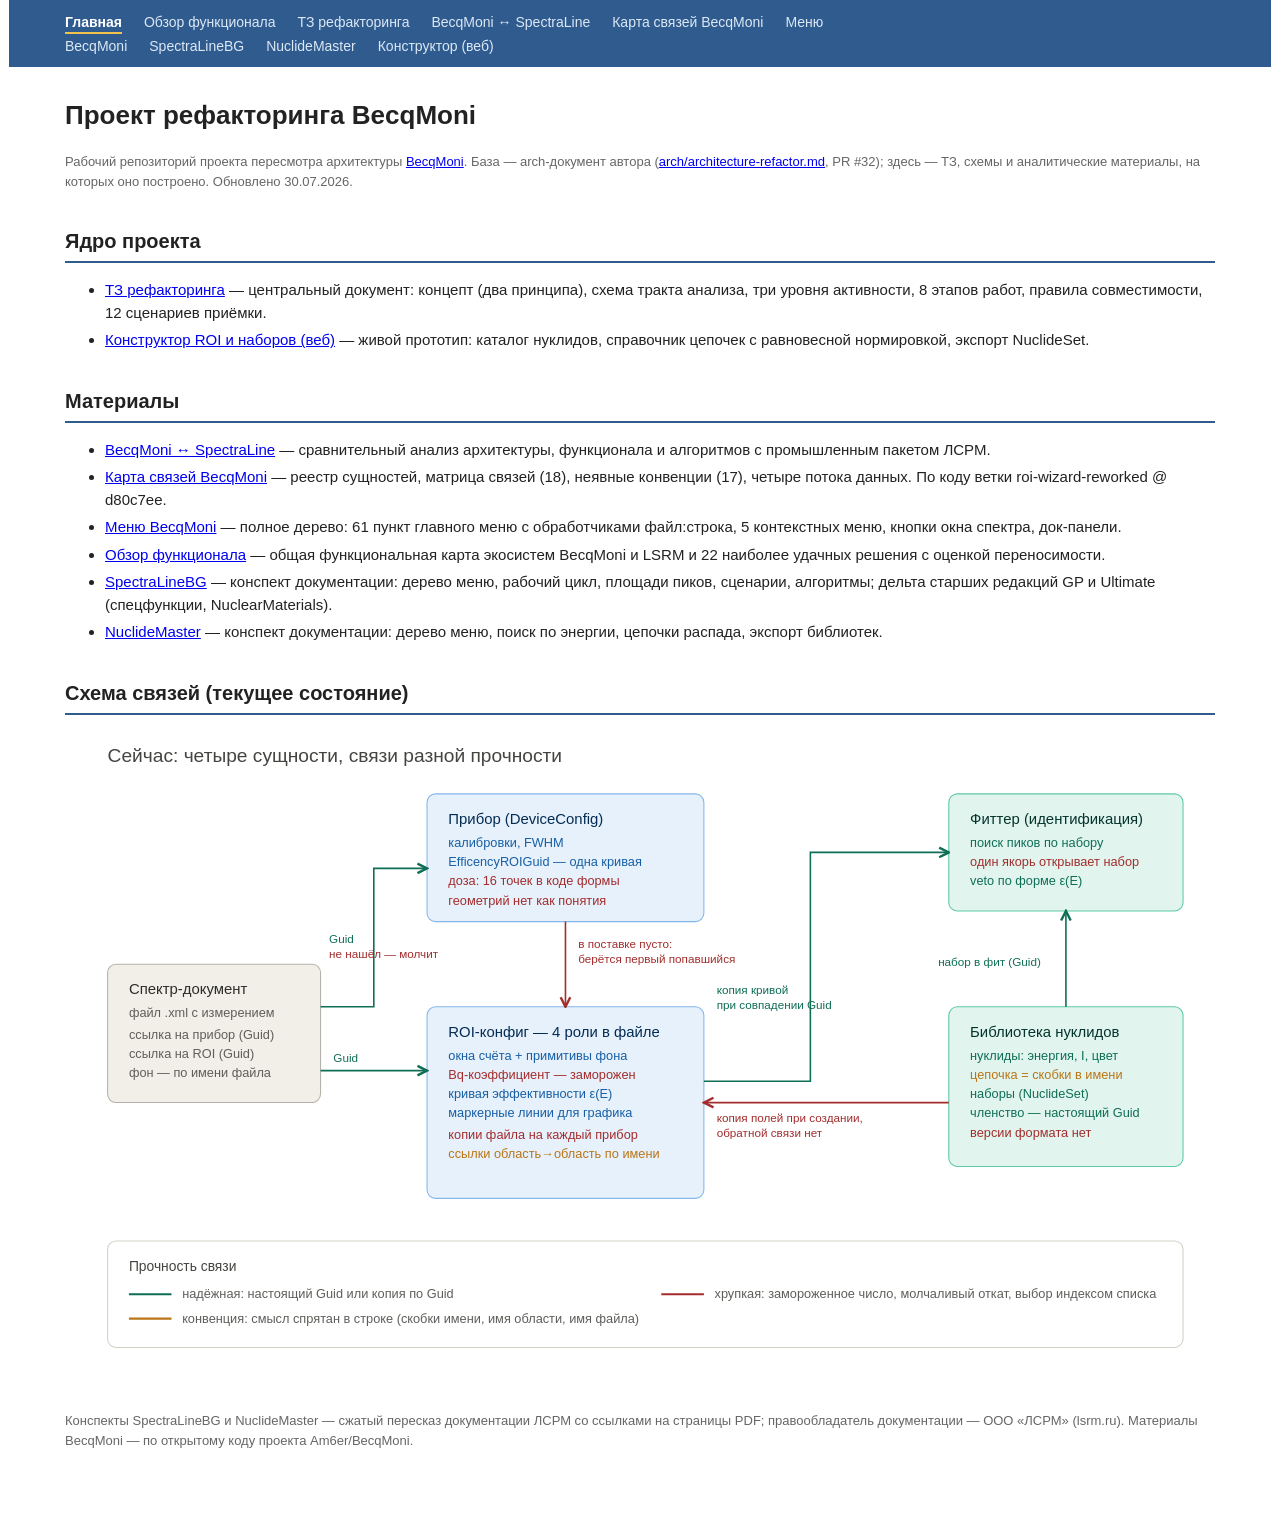
==== index.html @ 583d29da "Веб-конструктор перенесён в wizard/ (index, стили, данные 121 нуклида); пункт меню «Конструктор (веб" ====
<!DOCTYPE html>
<html lang="ru">
<head>
<meta charset="utf-8">
<meta name="viewport" content="width=device-width, initial-scale=1">
<title>BecqMoni arch notes</title>
<style>
body { font-family: "Segoe UI", Calibri, sans-serif; font-size: 15px; line-height: 1.55; color: #222;
       max-width: 1150px; margin: 0 auto; padding: 0 56px 40px; background: #fff; }
nav { position: sticky; top: 0; background: #2f5b8f; margin: 0 -56px 28px; padding: 10px 56px; z-index: 5; }
nav a { color: #dce8f5; text-decoration: none; margin-right: 22px; font-size: 14px; }
nav a:hover { color: #fff; text-decoration: underline; }
nav a.act { color: #fff; font-weight: 600; border-bottom: 2px solid #f0c34e; padding-bottom: 2px; }
h1 { font-size: 26px; font-weight: 600; margin: 0 0 16px; }
h2 { font-size: 20px; font-weight: 600; margin: 34px 0 12px; border-bottom: 2px solid #2f5b8f; padding-bottom: 4px; }
h3 { font-size: 17px; font-weight: 600; margin: 24px 0 8px; color: #2f5b8f; }
table { border-collapse: collapse; width: 100%; margin: 12px 0 20px; display: block; overflow-x: auto; }
img { max-width: 100%; height: auto; }
th { background: #2f5b8f; color: #fff; text-align: left; padding: 7px 11px; font-weight: 600; font-size: 14px; }
td { border: 1px solid #c9d4e0; padding: 7px 11px; vertical-align: top; font-size: 14px; }
tr:nth-child(even) td { background: #f3f6fa; }
code { font-family: Consolas, monospace; font-size: 13px; background: #f0f0ec; padding: 0 4px; border-radius: 3px; }
pre { background: #f6f6f2; border: 1px solid #ddd; border-radius: 6px; padding: 12px 16px; overflow-x: auto; }
pre code { background: none; padding: 0; }
blockquote { border-left: 4px solid #d9a62e; background: #fdf6e3; margin: 16px 0; padding: 8px 16px; }
li { margin-bottom: 4px; }
hr { border: none; border-top: 1px solid #ccc; margin: 28px 0; }
img { max-width: 100%; }
.meta { color: #666; font-size: 13px; margin-bottom: 24px; }
</style>
</head>
<body>
<nav><a href="index.html" class="act">Главная</a><a href="best-solutions.html">Обзор функционала</a><a href="bm-arch-tz.html">ТЗ рефакторинга</a><a href="comparison.html">BecqMoni ↔ SpectraLine</a><a href="arch-map.html">Карта связей BecqMoni</a><a href="menu-map.html">Меню BecqMoni</a><a href="spectraline.html">SpectraLineBG</a><a href="nuclidemaster.html">NuclideMaster</a><a href="wizard/">Конструктор (веб)</a></nav>

<h1>Проект рефакторинга BecqMoni</h1>
<p class="meta">Рабочий репозиторий проекта пересмотра архитектуры
<a href="https://github.com/Am6er/BecqMoni">BecqMoni</a>. База — arch-документ автора
(<a href="https://github.com/Am6er/BecqMoni/blob/roi-wizard-reworked/arch/architecture-refactor.md">arch/architecture-refactor.md</a>,
PR #32); здесь — ТЗ, схемы и аналитические материалы, на которых оно построено. Обновлено 30.07.2026.</p>

<h2>Ядро проекта</h2>
<ul>
<li><a href="bm-arch-tz.html">ТЗ рефакторинга</a> — центральный документ: концепт (два принципа), схема тракта анализа, три уровня активности, 8 этапов работ, правила совместимости, 12 сценариев приёмки.</li>
<li><a href="wizard/">Конструктор ROI и наборов (веб)</a> — живой прототип: каталог нуклидов, справочник цепочек с равновесной нормировкой, экспорт NuclideSet.</li>
</ul>

<h2>Материалы</h2>
<ul>
<li><a href="comparison.html">BecqMoni ↔ SpectraLine</a> — сравнительный анализ архитектуры, функционала и алгоритмов с промышленным пакетом ЛСРМ.</li>
<li><a href="arch-map.html">Карта связей BecqMoni</a> — реестр сущностей, матрица связей (18), неявные конвенции (17), четыре потока данных. По коду ветки roi-wizard-reworked @ d80c7ee.</li>
<li><a href="menu-map.html">Меню BecqMoni</a> — полное дерево: 61 пункт главного меню с обработчиками файл:строка, 5 контекстных меню, кнопки окна спектра, док-панели.</li>
<li><a href="best-solutions.html">Обзор функционала</a> — общая функциональная карта экосистем BecqMoni и LSRM и 22 наиболее удачных решения с оценкой переносимости.</li>
<li><a href="spectraline.html">SpectraLineBG</a> — конспект документации: дерево меню, рабочий цикл, площади пиков, сценарии, алгоритмы; дельта старших редакций GP и Ultimate (спецфункции, NuclearMaterials).</li>
<li><a href="nuclidemaster.html">NuclideMaster</a> — конспект документации: дерево меню, поиск по энергии, цепочки распада, экспорт библиотек.</li>
</ul>

<h2>Схема связей (текущее состояние)</h2>
<p><img src="figures/becqmoni-links-now.svg" alt="Карта связей BecqMoni сейчас"></p>

<p class="meta">Конспекты SpectraLineBG и NuclideMaster — сжатый пересказ документации ЛСРМ
со ссылками на страницы PDF; правообладатель документации — ООО «ЛСРМ» (lsrm.ru).
Материалы BecqMoni — по открытому коду проекта Am6er/BecqMoni.</p>

</body>
</html>
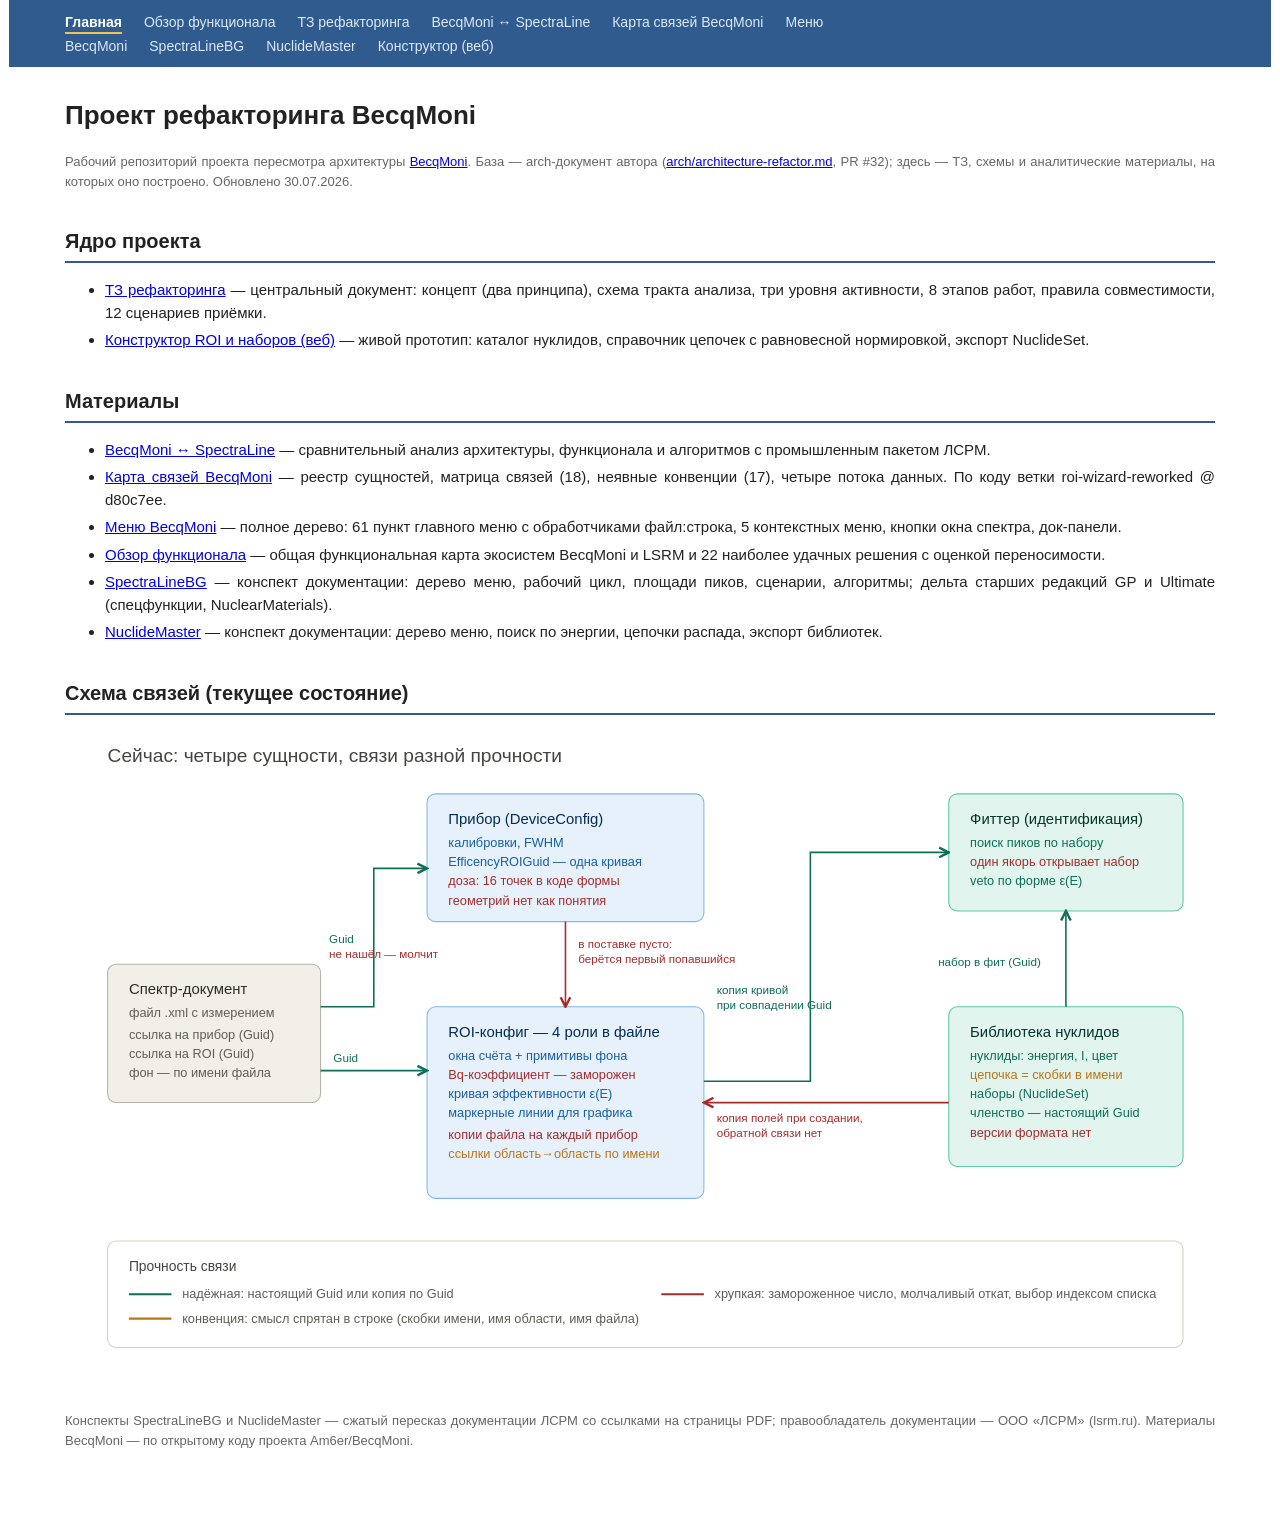
==== commit 1edfd37e: "Выравнивание абзацев по ширине (justify + переносы) на всех страницах Co-Authored-By: Claude Fable 5" ====
--- a/index.html
+++ b/index.html
@@ -24,6 +24,7 @@
 pre code { background: none; padding: 0; }
 blockquote { border-left: 4px solid #d9a62e; background: #fdf6e3; margin: 16px 0; padding: 8px 16px; }
 li { margin-bottom: 4px; }
+p, li { text-align: justify; hyphens: auto; }
 hr { border: none; border-top: 1px solid #ccc; margin: 28px 0; }
 img { max-width: 100%; }
 .meta { color: #666; font-size: 13px; margin-bottom: 24px; }
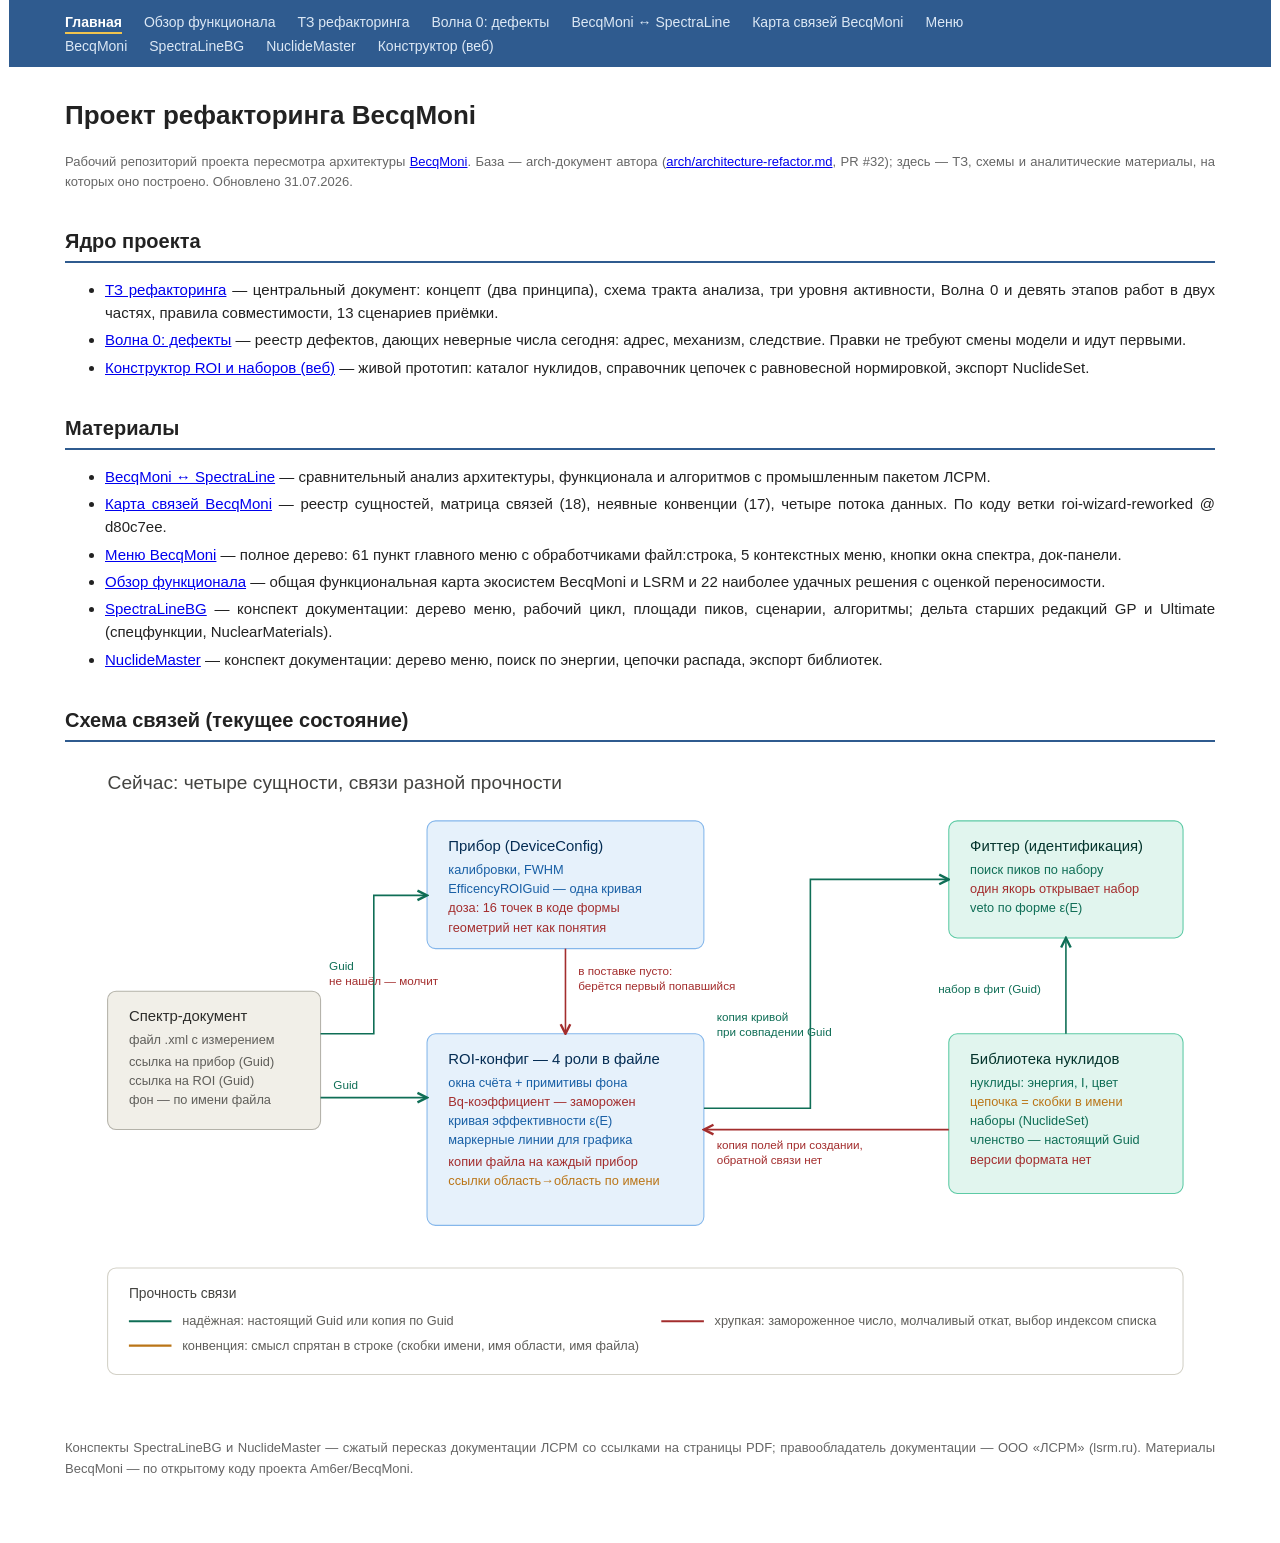
==== commit a1b35c55: "Правки по внешнему аудиту: авторство решений разведено (этап 5 = вопрос 6 автора, доза по его диагно" ====
--- a/index.html
+++ b/index.html
@@ -31,17 +31,18 @@
 </style>
 </head>
 <body>
-<nav><a href="index.html" class="act">Главная</a><a href="best-solutions.html">Обзор функционала</a><a href="bm-arch-tz.html">ТЗ рефакторинга</a><a href="comparison.html">BecqMoni ↔ SpectraLine</a><a href="arch-map.html">Карта связей BecqMoni</a><a href="menu-map.html">Меню BecqMoni</a><a href="spectraline.html">SpectraLineBG</a><a href="nuclidemaster.html">NuclideMaster</a><a href="wizard/">Конструктор (веб)</a></nav>
+<nav><a href="index.html" class="act">Главная</a><a href="best-solutions.html">Обзор функционала</a><a href="bm-arch-tz.html">ТЗ рефакторинга</a><a href="wave0.html">Волна 0: дефекты</a><a href="comparison.html">BecqMoni ↔ SpectraLine</a><a href="arch-map.html">Карта связей BecqMoni</a><a href="menu-map.html">Меню BecqMoni</a><a href="spectraline.html">SpectraLineBG</a><a href="nuclidemaster.html">NuclideMaster</a><a href="wizard/">Конструктор (веб)</a></nav>
 
 <h1>Проект рефакторинга BecqMoni</h1>
 <p class="meta">Рабочий репозиторий проекта пересмотра архитектуры
 <a href="https://github.com/Am6er/BecqMoni">BecqMoni</a>. База — arch-документ автора
 (<a href="https://github.com/Am6er/BecqMoni/blob/roi-wizard-reworked/arch/architecture-refactor.md">arch/architecture-refactor.md</a>,
-PR #32); здесь — ТЗ, схемы и аналитические материалы, на которых оно построено. Обновлено 30.07.2026.</p>
+PR #32); здесь — ТЗ, схемы и аналитические материалы, на которых оно построено. Обновлено 31.07.2026.</p>
 
 <h2>Ядро проекта</h2>
 <ul>
-<li><a href="bm-arch-tz.html">ТЗ рефакторинга</a> — центральный документ: концепт (два принципа), схема тракта анализа, три уровня активности, 8 этапов работ, правила совместимости, 12 сценариев приёмки.</li>
+<li><a href="bm-arch-tz.html">ТЗ рефакторинга</a> — центральный документ: концепт (два принципа), схема тракта анализа, три уровня активности, Волна 0 и девять этапов работ в двух частях, правила совместимости, 13 сценариев приёмки.</li>
+<li><a href="wave0.html">Волна 0: дефекты</a> — реестр дефектов, дающих неверные числа сегодня: адрес, механизм, следствие. Правки не требуют смены модели и идут первыми.</li>
 <li><a href="wizard/">Конструктор ROI и наборов (веб)</a> — живой прототип: каталог нуклидов, справочник цепочек с равновесной нормировкой, экспорт NuclideSet.</li>
 </ul>
 
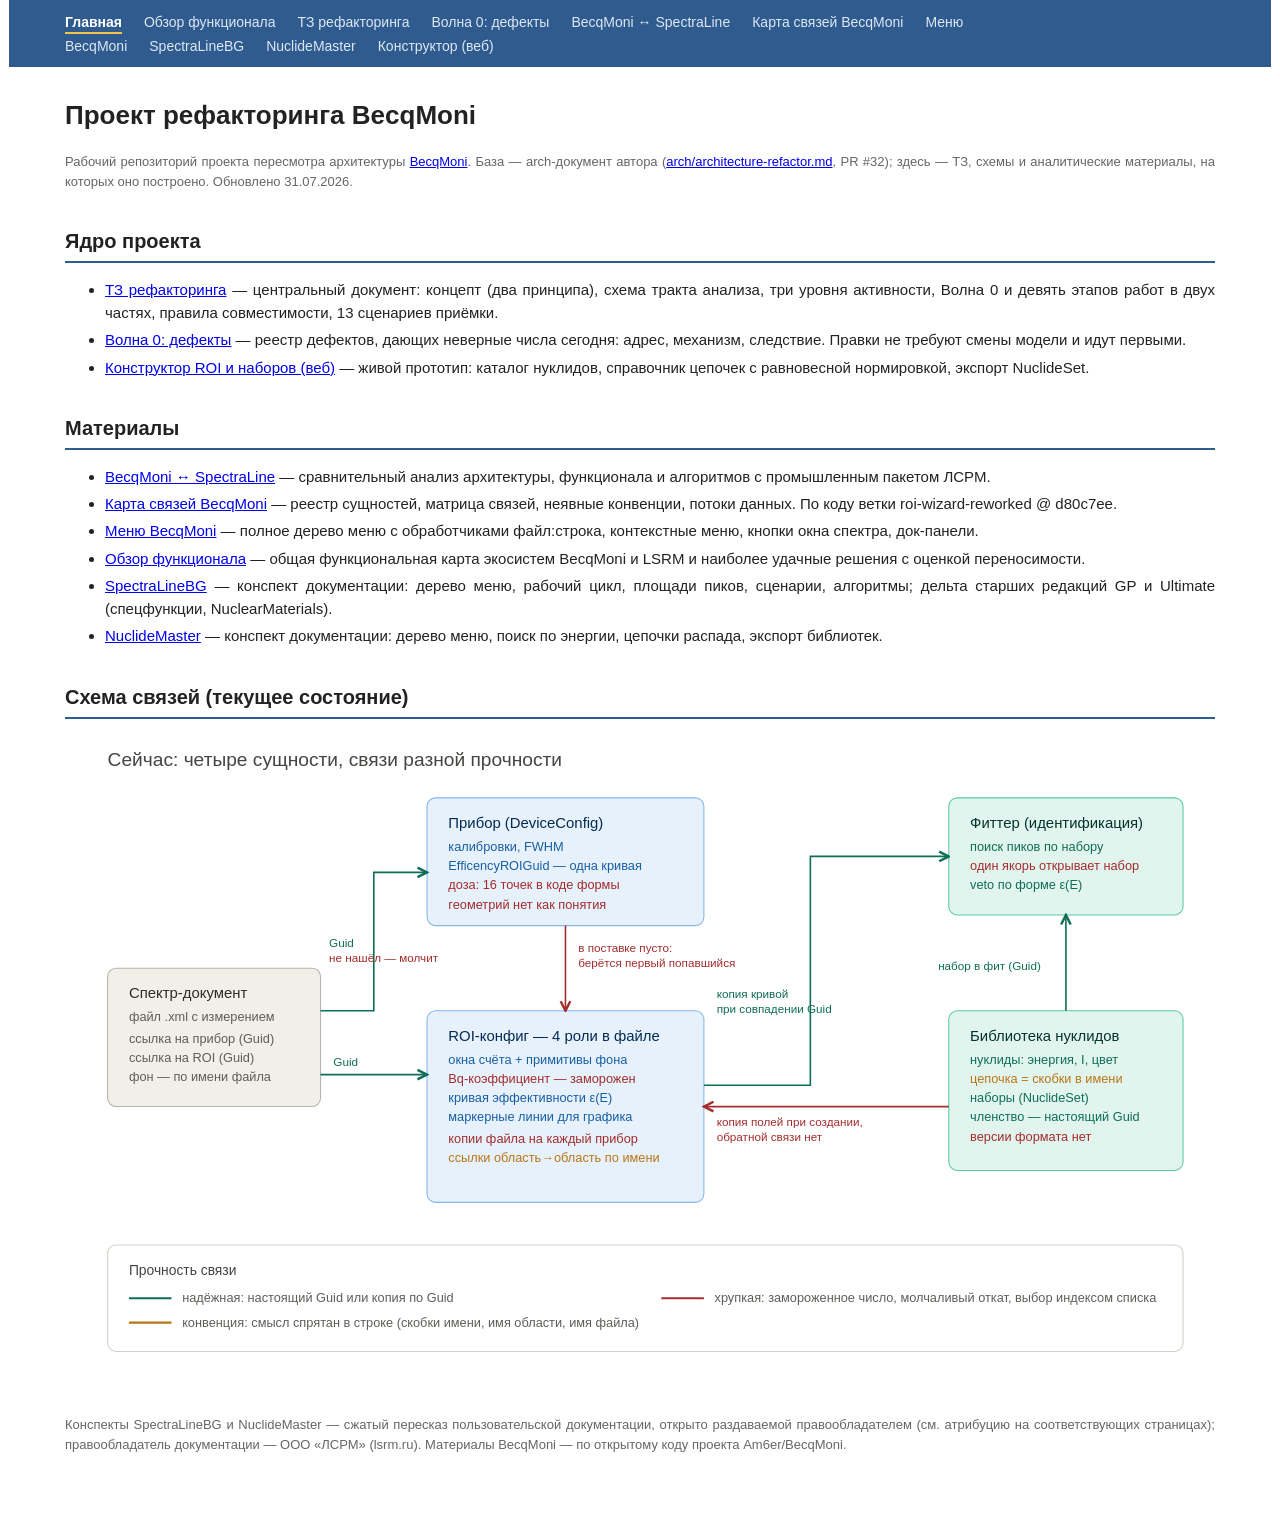
==== commit 4f730b9a: "Второй контрольный аудит: атрибуция в Волне 0 (авторство находок), точная физика доли пика (f=0,600," ====
--- a/index.html
+++ b/index.html
@@ -26,7 +26,6 @@
 li { margin-bottom: 4px; }
 p, li { text-align: justify; hyphens: auto; }
 hr { border: none; border-top: 1px solid #ccc; margin: 28px 0; }
-img { max-width: 100%; }
 .meta { color: #666; font-size: 13px; margin-bottom: 24px; }
 </style>
 </head>
@@ -49,9 +48,9 @@
 <h2>Материалы</h2>
 <ul>
 <li><a href="comparison.html">BecqMoni ↔ SpectraLine</a> — сравнительный анализ архитектуры, функционала и алгоритмов с промышленным пакетом ЛСРМ.</li>
-<li><a href="arch-map.html">Карта связей BecqMoni</a> — реестр сущностей, матрица связей (18), неявные конвенции (17), четыре потока данных. По коду ветки roi-wizard-reworked @ d80c7ee.</li>
-<li><a href="menu-map.html">Меню BecqMoni</a> — полное дерево: 61 пункт главного меню с обработчиками файл:строка, 5 контекстных меню, кнопки окна спектра, док-панели.</li>
-<li><a href="best-solutions.html">Обзор функционала</a> — общая функциональная карта экосистем BecqMoni и LSRM и 22 наиболее удачных решения с оценкой переносимости.</li>
+<li><a href="arch-map.html">Карта связей BecqMoni</a> — реестр сущностей, матрица связей, неявные конвенции, потоки данных. По коду ветки roi-wizard-reworked @ d80c7ee.</li>
+<li><a href="menu-map.html">Меню BecqMoni</a> — полное дерево меню с обработчиками файл:строка, контекстные меню, кнопки окна спектра, док-панели.</li>
+<li><a href="best-solutions.html">Обзор функционала</a> — общая функциональная карта экосистем BecqMoni и LSRM и наиболее удачные решения с оценкой переносимости.</li>
 <li><a href="spectraline.html">SpectraLineBG</a> — конспект документации: дерево меню, рабочий цикл, площади пиков, сценарии, алгоритмы; дельта старших редакций GP и Ultimate (спецфункции, NuclearMaterials).</li>
 <li><a href="nuclidemaster.html">NuclideMaster</a> — конспект документации: дерево меню, поиск по энергии, цепочки распада, экспорт библиотек.</li>
 </ul>
@@ -59,8 +58,9 @@
 <h2>Схема связей (текущее состояние)</h2>
 <p><img src="figures/becqmoni-links-now.svg" alt="Карта связей BecqMoni сейчас"></p>
 
-<p class="meta">Конспекты SpectraLineBG и NuclideMaster — сжатый пересказ документации ЛСРМ
-со ссылками на страницы PDF; правообладатель документации — ООО «ЛСРМ» (lsrm.ru).
+<p class="meta">Конспекты SpectraLineBG и NuclideMaster — сжатый пересказ пользовательской документации,
+открыто раздаваемой правообладателем (см. атрибуцию на соответствующих страницах);
+правообладатель документации — ООО «ЛСРМ» (lsrm.ru).
 Материалы BecqMoni — по открытому коду проекта Am6er/BecqMoni.</p>
 
 </body>
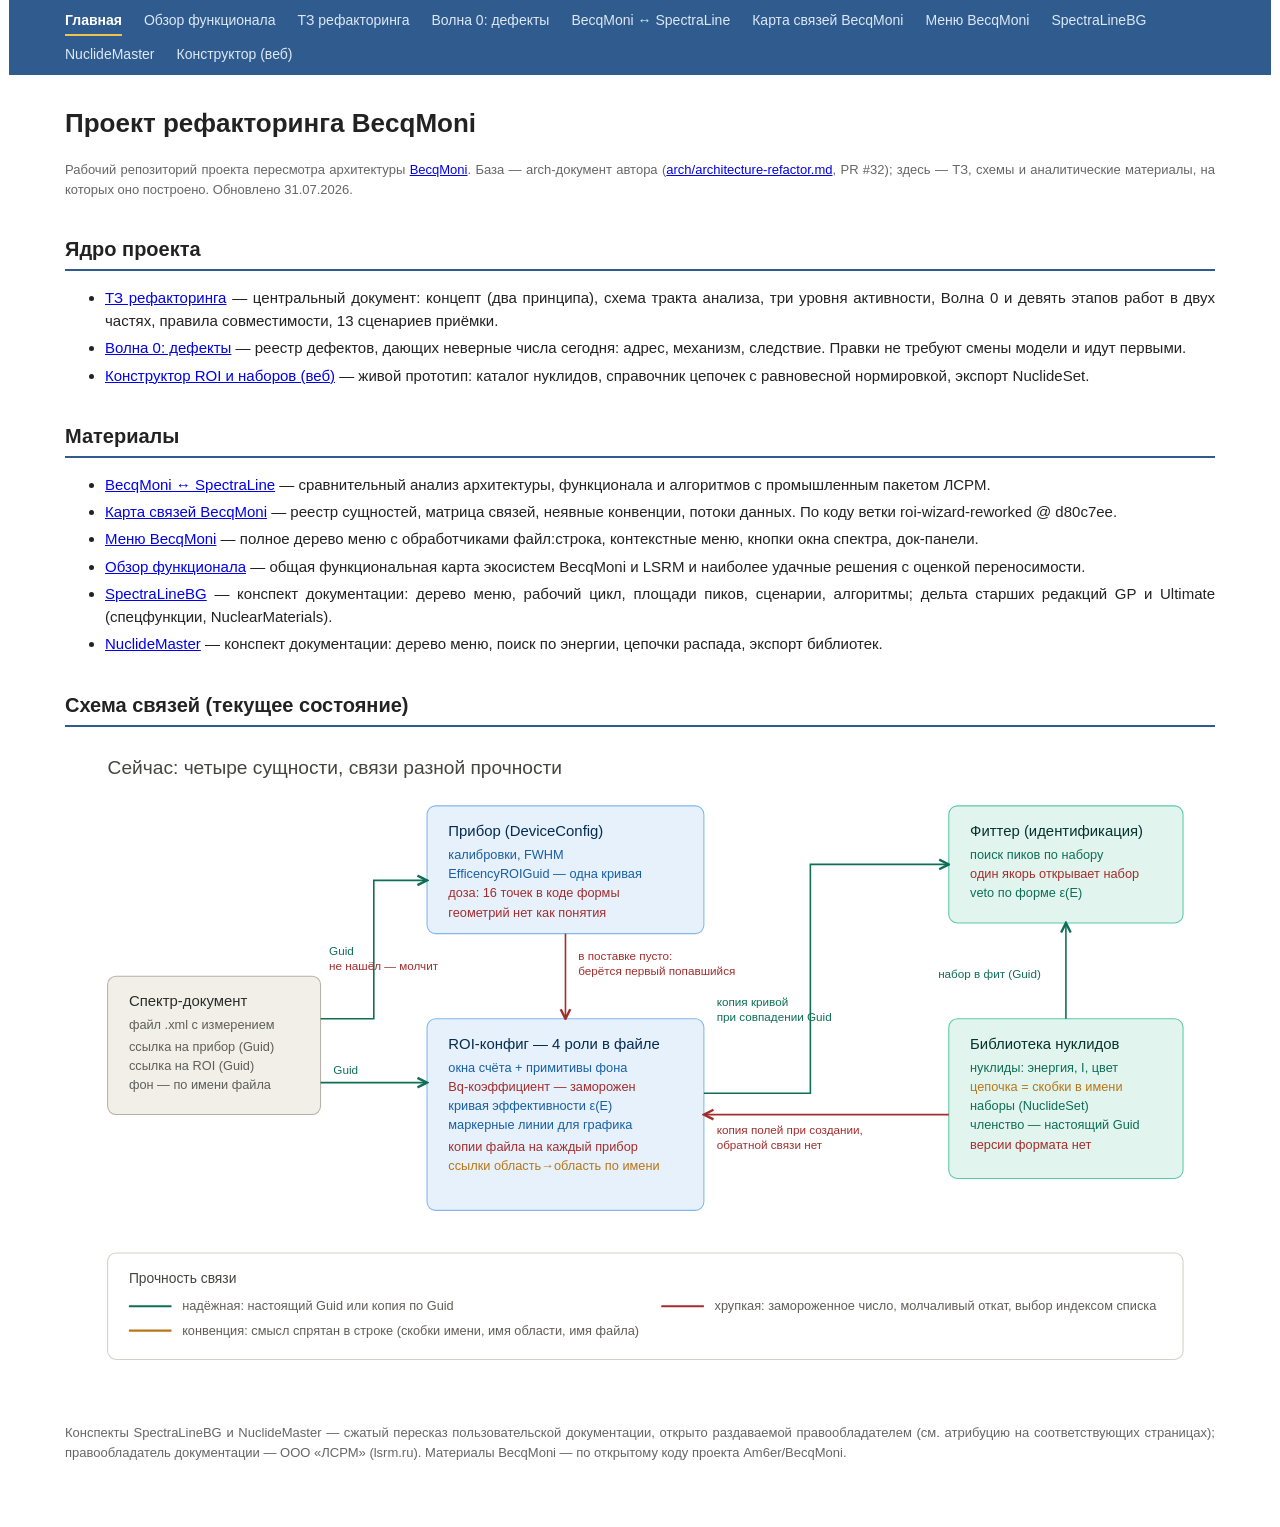
==== commit aa45f793: "Меню: nav flex-wrap + nowrap на ссылках, чтобы перенос строки не рвал текст ссылки посередине" ====
--- a/index.html
+++ b/index.html
@@ -7,8 +7,9 @@
 <style>
 body { font-family: "Segoe UI", Calibri, sans-serif; font-size: 15px; line-height: 1.55; color: #222;
        max-width: 1150px; margin: 0 auto; padding: 0 56px 40px; background: #fff; }
-nav { position: sticky; top: 0; background: #2f5b8f; margin: 0 -56px 28px; padding: 10px 56px; z-index: 5; }
-nav a { color: #dce8f5; text-decoration: none; margin-right: 22px; font-size: 14px; }
+nav { position: sticky; top: 0; background: #2f5b8f; margin: 0 -56px 28px; padding: 10px 56px;
+      z-index: 5; display: flex; flex-wrap: wrap; row-gap: 8px; column-gap: 22px; }
+nav a { color: #dce8f5; text-decoration: none; font-size: 14px; white-space: nowrap; }
 nav a:hover { color: #fff; text-decoration: underline; }
 nav a.act { color: #fff; font-weight: 600; border-bottom: 2px solid #f0c34e; padding-bottom: 2px; }
 h1 { font-size: 26px; font-weight: 600; margin: 0 0 16px; }
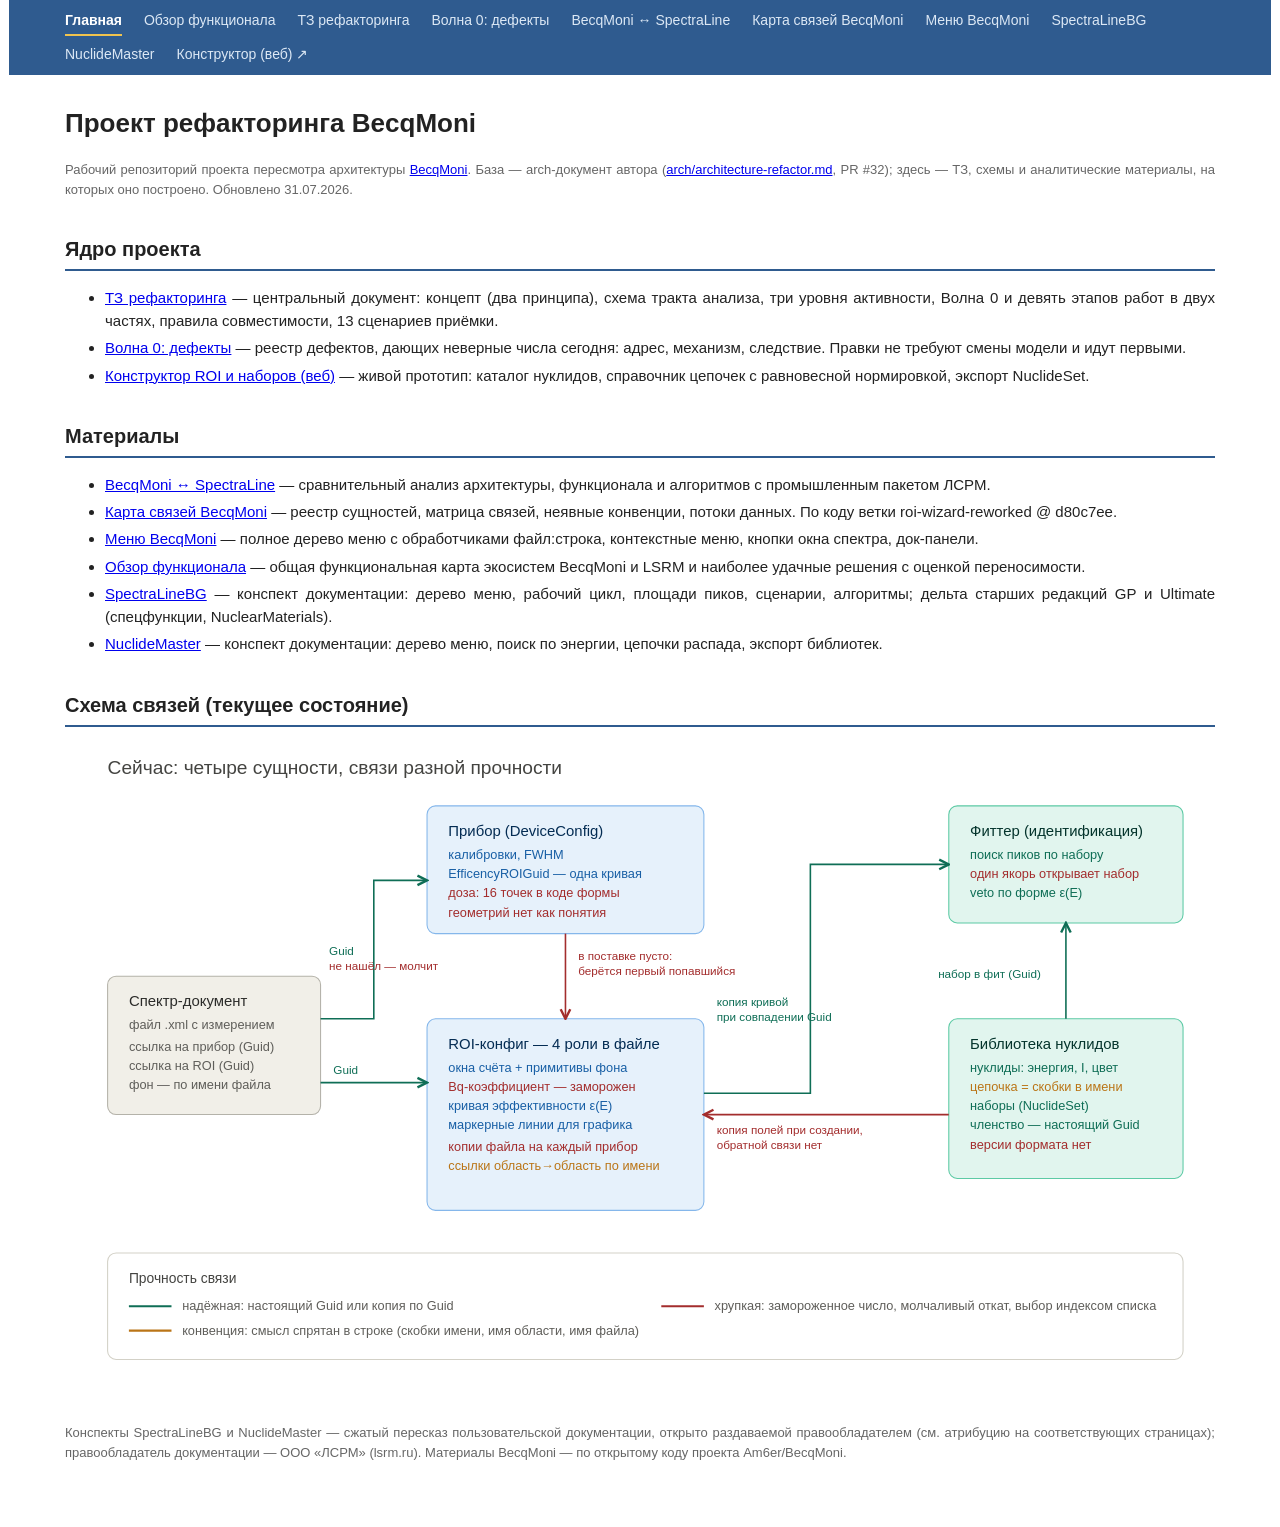
==== commit e322bb34: "Конструктор (веб) в меню — отдельная вкладка (target=_blank), стрелка-индикатор" ====
--- a/index.html
+++ b/index.html
@@ -31,7 +31,7 @@
 </style>
 </head>
 <body>
-<nav><a href="index.html" class="act">Главная</a><a href="best-solutions.html">Обзор функционала</a><a href="bm-arch-tz.html">ТЗ рефакторинга</a><a href="wave0.html">Волна 0: дефекты</a><a href="comparison.html">BecqMoni ↔ SpectraLine</a><a href="arch-map.html">Карта связей BecqMoni</a><a href="menu-map.html">Меню BecqMoni</a><a href="spectraline.html">SpectraLineBG</a><a href="nuclidemaster.html">NuclideMaster</a><a href="wizard/">Конструктор (веб)</a></nav>
+<nav><a href="index.html" class="act">Главная</a><a href="best-solutions.html">Обзор функционала</a><a href="bm-arch-tz.html">ТЗ рефакторинга</a><a href="wave0.html">Волна 0: дефекты</a><a href="comparison.html">BecqMoni ↔ SpectraLine</a><a href="arch-map.html">Карта связей BecqMoni</a><a href="menu-map.html">Меню BecqMoni</a><a href="spectraline.html">SpectraLineBG</a><a href="nuclidemaster.html">NuclideMaster</a><a href="wizard/" target="_blank" rel="noopener">Конструктор (веб) ↗</a></nav>
 
 <h1>Проект рефакторинга BecqMoni</h1>
 <p class="meta">Рабочий репозиторий проекта пересмотра архитектуры
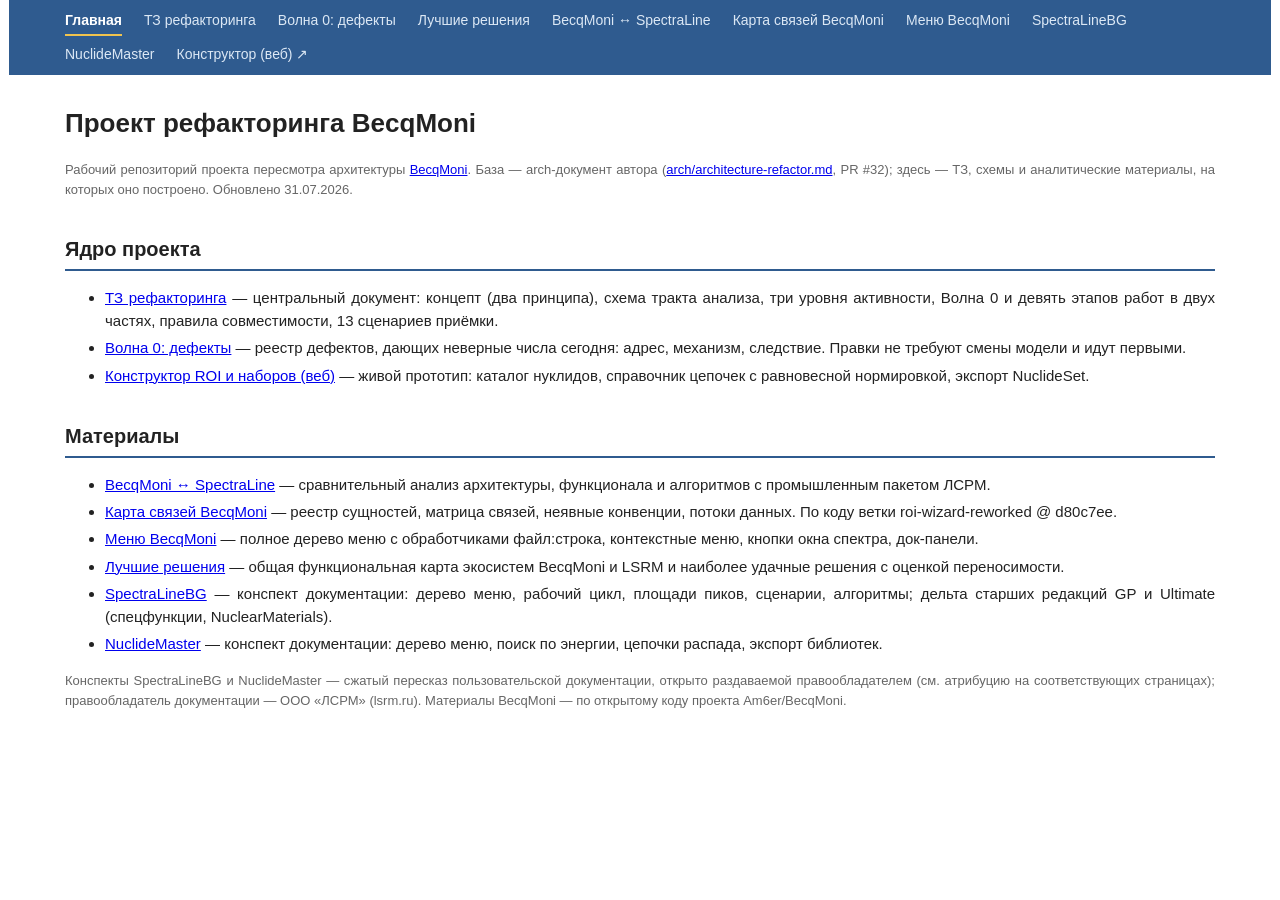
==== commit a55b47a7: "Обзор функционала -> Лучшие решения, перенесён после Волны 0 в меню; схема связей перенесена с Главн" ====
--- a/index.html
+++ b/index.html
@@ -31,7 +31,7 @@
 </style>
 </head>
 <body>
-<nav><a href="index.html" class="act">Главная</a><a href="best-solutions.html">Обзор функционала</a><a href="bm-arch-tz.html">ТЗ рефакторинга</a><a href="wave0.html">Волна 0: дефекты</a><a href="comparison.html">BecqMoni ↔ SpectraLine</a><a href="arch-map.html">Карта связей BecqMoni</a><a href="menu-map.html">Меню BecqMoni</a><a href="spectraline.html">SpectraLineBG</a><a href="nuclidemaster.html">NuclideMaster</a><a href="wizard/" target="_blank" rel="noopener">Конструктор (веб) ↗</a></nav>
+<nav><a href="index.html" class="act">Главная</a><a href="bm-arch-tz.html">ТЗ рефакторинга</a><a href="wave0.html">Волна 0: дефекты</a><a href="best-solutions.html">Лучшие решения</a><a href="comparison.html">BecqMoni ↔ SpectraLine</a><a href="arch-map.html">Карта связей BecqMoni</a><a href="menu-map.html">Меню BecqMoni</a><a href="spectraline.html">SpectraLineBG</a><a href="nuclidemaster.html">NuclideMaster</a><a href="wizard/" target="_blank" rel="noopener">Конструктор (веб) ↗</a></nav>
 
 <h1>Проект рефакторинга BecqMoni</h1>
 <p class="meta">Рабочий репозиторий проекта пересмотра архитектуры
@@ -51,13 +51,10 @@
 <li><a href="comparison.html">BecqMoni ↔ SpectraLine</a> — сравнительный анализ архитектуры, функционала и алгоритмов с промышленным пакетом ЛСРМ.</li>
 <li><a href="arch-map.html">Карта связей BecqMoni</a> — реестр сущностей, матрица связей, неявные конвенции, потоки данных. По коду ветки roi-wizard-reworked @ d80c7ee.</li>
 <li><a href="menu-map.html">Меню BecqMoni</a> — полное дерево меню с обработчиками файл:строка, контекстные меню, кнопки окна спектра, док-панели.</li>
-<li><a href="best-solutions.html">Обзор функционала</a> — общая функциональная карта экосистем BecqMoni и LSRM и наиболее удачные решения с оценкой переносимости.</li>
+<li><a href="best-solutions.html">Лучшие решения</a> — общая функциональная карта экосистем BecqMoni и LSRM и наиболее удачные решения с оценкой переносимости.</li>
 <li><a href="spectraline.html">SpectraLineBG</a> — конспект документации: дерево меню, рабочий цикл, площади пиков, сценарии, алгоритмы; дельта старших редакций GP и Ultimate (спецфункции, NuclearMaterials).</li>
 <li><a href="nuclidemaster.html">NuclideMaster</a> — конспект документации: дерево меню, поиск по энергии, цепочки распада, экспорт библиотек.</li>
 </ul>
-
-<h2>Схема связей (текущее состояние)</h2>
-<p><img src="figures/becqmoni-links-now.svg" alt="Карта связей BecqMoni сейчас"></p>
 
 <p class="meta">Конспекты SpectraLineBG и NuclideMaster — сжатый пересказ пользовательской документации,
 открыто раздаваемой правообладателем (см. атрибуцию на соответствующих страницах);
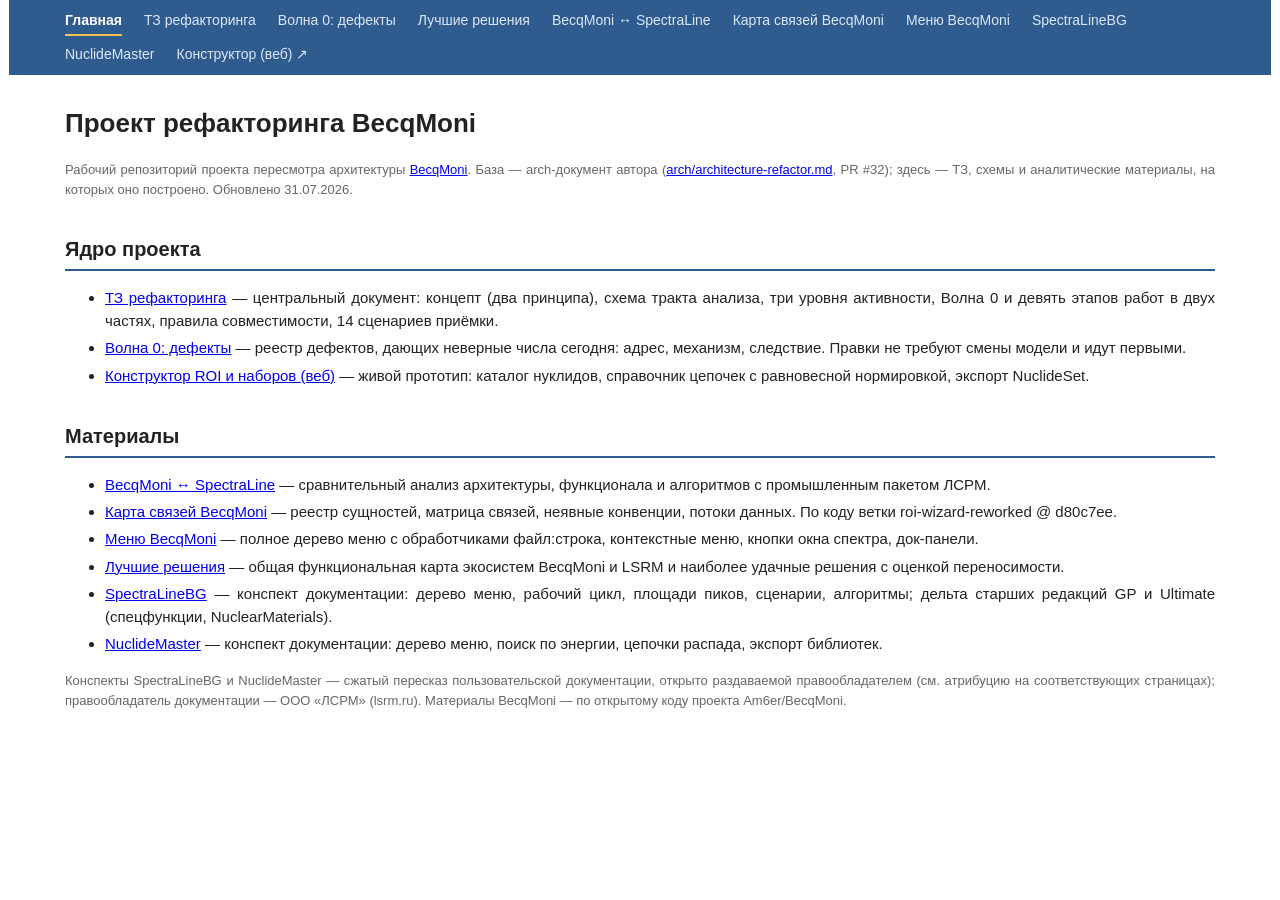
==== commit 975b31ce: "Третий контрольный аудит, 11 блокирующих: атрибуция всех 15 пунктов Волны 0 (была у 3, преамбула лга" ====
--- a/index.html
+++ b/index.html
@@ -41,7 +41,7 @@
 
 <h2>Ядро проекта</h2>
 <ul>
-<li><a href="bm-arch-tz.html">ТЗ рефакторинга</a> — центральный документ: концепт (два принципа), схема тракта анализа, три уровня активности, Волна 0 и девять этапов работ в двух частях, правила совместимости, 13 сценариев приёмки.</li>
+<li><a href="bm-arch-tz.html">ТЗ рефакторинга</a> — центральный документ: концепт (два принципа), схема тракта анализа, три уровня активности, Волна 0 и девять этапов работ в двух частях, правила совместимости, 14 сценариев приёмки.</li>
 <li><a href="wave0.html">Волна 0: дефекты</a> — реестр дефектов, дающих неверные числа сегодня: адрес, механизм, следствие. Правки не требуют смены модели и идут первыми.</li>
 <li><a href="wizard/">Конструктор ROI и наборов (веб)</a> — живой прототип: каталог нуклидов, справочник цепочек с равновесной нормировкой, экспорт NuclideSet.</li>
 </ul>
